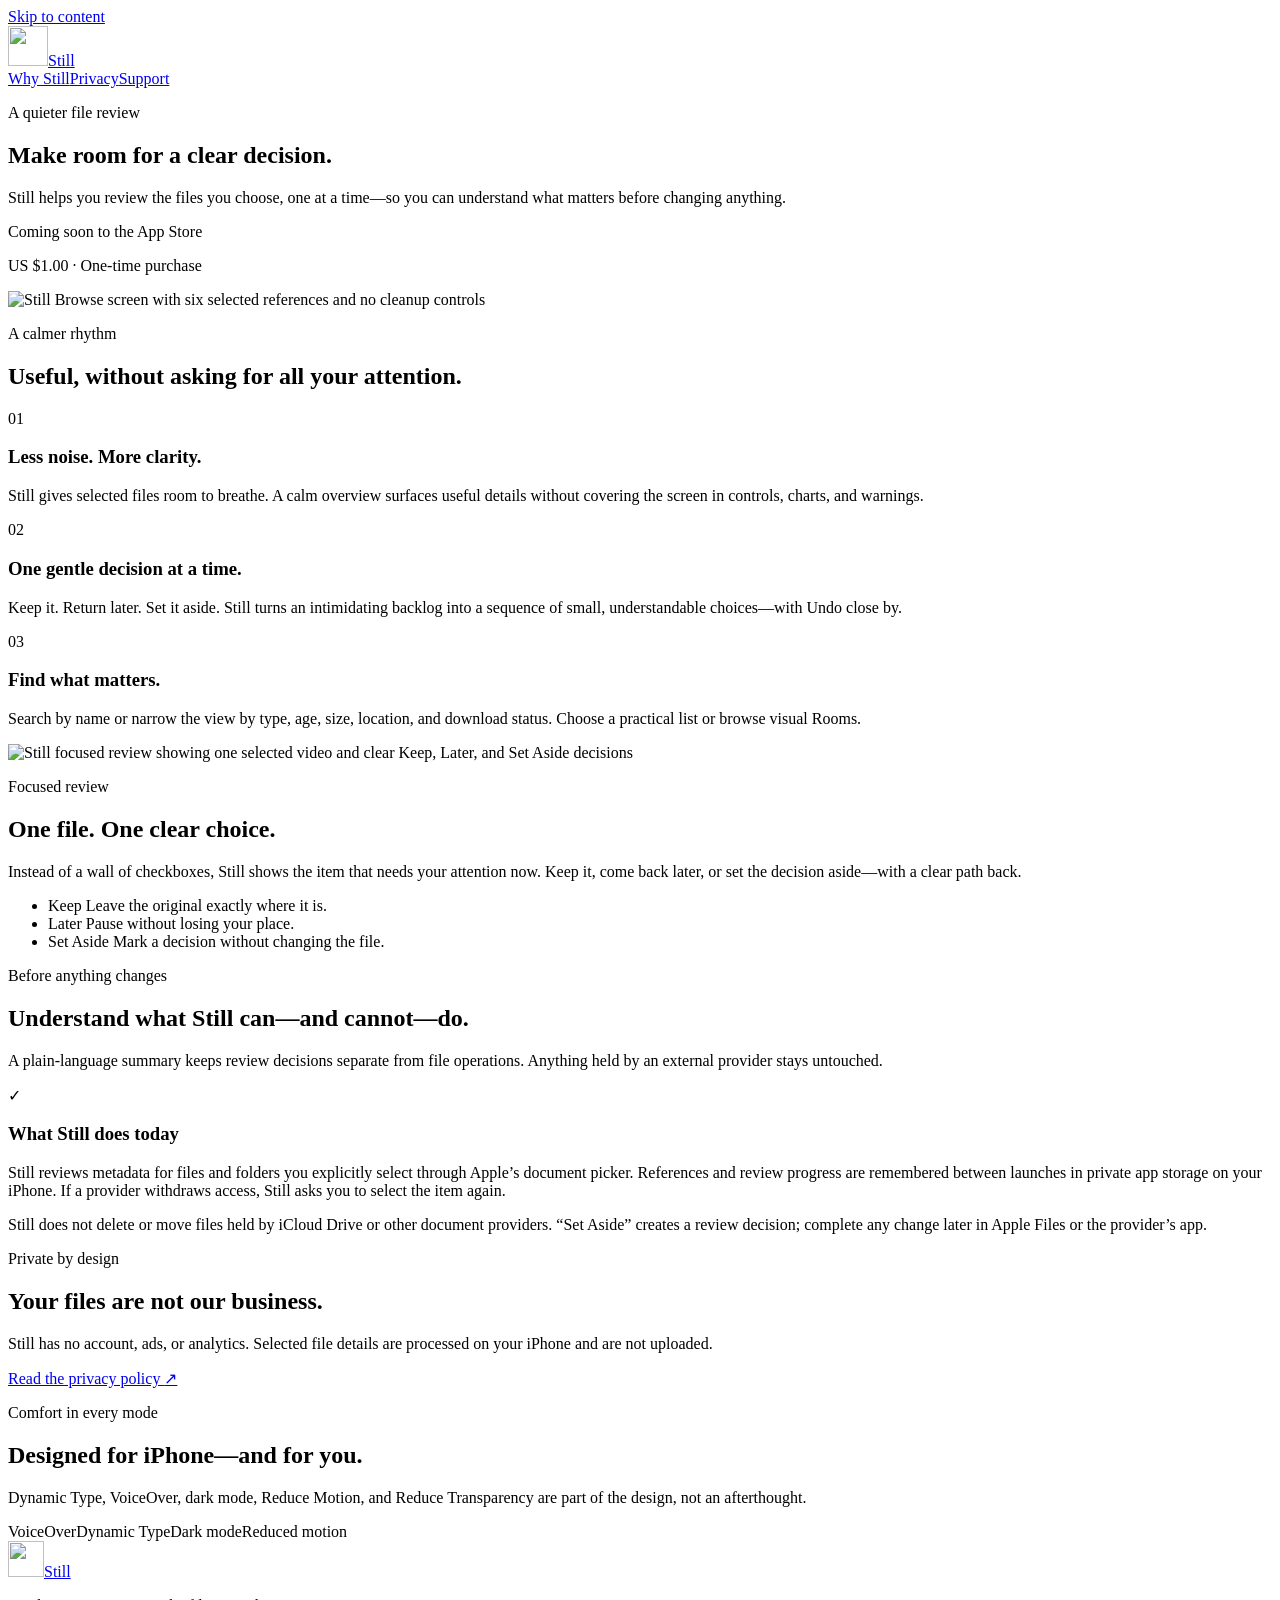
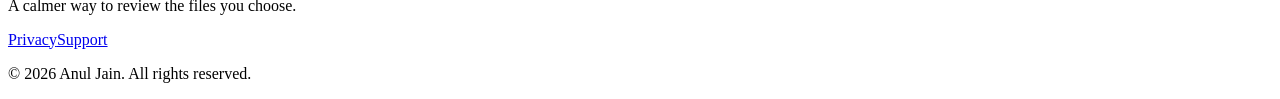
==== index.html @ c73c6595 "Publish Still website" ====
<!DOCTYPE html><html lang="en"><head><meta charSet="utf-8"/><meta name="viewport" content="width=device-width, initial-scale=1"/><link rel="stylesheet" href="/still/_next/static/css/index.Bm9g5YV3.css" data-rsc-css-href="/still/_next/static/css/index.Bm9g5YV3.css" data-precedence="vite-rsc/importer-resources"/><title>Still — Calm File Review for iPhone</title><meta name="description" content="Review selected file details without the overwhelm. Still brings focused decisions, helpful filters, and on-device privacy to your iPhone."/><meta name="application-name" content="Still"/><meta property="og:title" content="Still — Calm File Review for iPhone"/><meta property="og:description" content="Make room for a clear decision."/><meta property="og:site_name" content="Still"/><meta property="og:type" content="website"/><meta property="og:image" content="https://anuljain17.github.io/still/og.png"/><meta property="og:image:width" content="1200"/><meta property="og:image:height" content="630"/><meta property="og:image:alt" content="Still — Make room for a clear decision."/><meta name="twitter:card" content="summary_large_image"/><meta name="twitter:title" content="Still — Calm File Review for iPhone"/><meta name="twitter:description" content="Make room for a clear decision."/><meta name="twitter:image" content="https://anuljain17.github.io/still/og.png"/><link rel="icon" href="/still/images/still-icon.png"/><link rel="apple-touch-icon" href="/still/images/still-icon.png"/><meta name="theme-color" content="#f4f0e7"/><meta name="color-scheme" content="light dark"/></head><body><a class="skip-link" href="#main">Skip to content</a><header class="site-header"><div class="shell header-inner"><a href="/still/" class="brand" aria-label="Still home"><img src="/still/images/still-icon.png" alt="" width="40" height="40" loading="lazy" decoding="async" data-nimg="1"/><span>Still</span></a><nav aria-label="Primary navigation"><a href="/still/#principles-title">Why Still</a><a href="/still/privacy/">Privacy</a><a href="/still/support/">Support</a></nav></div></header><main id="main"><section class="hero shell" aria-labelledby="hero-title"><div class="hero-copy"><p class="eyebrow">A quieter file review</p><h1 id="hero-title">Make room for a clear decision.</h1><p class="hero-intro">Still helps you review the files you choose, one at a time—so you can understand what matters before changing anything.</p><div class="hero-actions"><span class="button button-disabled" aria-label="Coming soon to the App Store">Coming soon to the App Store</span><p class="price">US $1.00 · One-time purchase</p></div></div><div class="hero-art" aria-label="Still app preview"><div class="sun" aria-hidden="true"></div><div class="phone phone-front"><img src="/still/images/still-browse.jpg" alt="Still Browse screen with six selected references and no cleanup controls" width="1320" height="2868" loading="eager" fetchPriority="high" decoding="async" data-nimg="1"/></div><div class="soft-shadow" aria-hidden="true"></div></div></section><section class="principles shell" aria-labelledby="principles-title"><div class="section-heading"><p class="eyebrow">A calmer rhythm</p><h2 id="principles-title">Useful, without asking for all your attention.</h2></div><div class="feature-grid"><article class="feature"><span class="feature-number" aria-hidden="true">01</span><h3>Less noise. More clarity.</h3><p>Still gives selected files room to breathe. A calm overview surfaces useful details without covering the screen in controls, charts, and warnings.</p></article><article class="feature"><span class="feature-number" aria-hidden="true">02</span><h3>One gentle decision at a time.</h3><p>Keep it. Return later. Set it aside. Still turns an intimidating backlog into a sequence of small, understandable choices—with Undo close by.</p></article><article class="feature"><span class="feature-number" aria-hidden="true">03</span><h3>Find what matters.</h3><p>Search by name or narrow the view by type, age, size, location, and download status. Choose a practical list or browse visual Rooms.</p></article></div></section><section class="review-band" aria-labelledby="review-title"><div class="shell review-layout"><div class="review-visual"><div class="phone phone-review"><img src="/still/images/still-review.jpg" alt="Still focused review showing one selected video and clear Keep, Later, and Set Aside decisions" width="1320" height="2868" loading="lazy" decoding="async" data-nimg="1"/></div></div><div class="review-copy"><p class="eyebrow">Focused review</p><h2 id="review-title">One file. One clear choice.</h2><p>Instead of a wall of checkboxes, Still shows the item that needs your attention now. Keep it, come back later, or set the decision aside—with a clear path back.</p><ul class="quiet-list"><li><span>Keep</span> Leave the original exactly where it is.</li><li><span>Later</span> Pause without losing your place.</li><li><span>Set Aside</span> Mark a decision without changing the file.</li></ul></div></div></section><section class="clarity shell" aria-labelledby="clarity-title"><div class="clarity-copy"><p class="eyebrow">Before anything changes</p><h2 id="clarity-title">Understand what Still can—and cannot—do.</h2><p>A plain-language summary keeps review decisions separate from file operations. Anything held by an external provider stays untouched.</p></div><aside class="truth-card" aria-labelledby="today-title"><span class="truth-mark" aria-hidden="true">✓</span><h3 id="today-title">What Still does today</h3><p>Still reviews metadata for files and folders you explicitly select through Apple’s document picker. References and review progress are remembered between launches in private app storage on your iPhone. If a provider withdraws access, Still asks you to select the item again.</p><p>Still does not delete or move files held by iCloud Drive or other document providers. “Set Aside” creates a review decision; complete any change later in Apple Files or the provider’s app.</p></aside></section><section class="privacy-band" aria-labelledby="privacy-title"><div class="shell privacy-layout"><div><p class="eyebrow eyebrow-light">Private by design</p><h2 id="privacy-title">Your files are not our business.</h2></div><div class="privacy-copy"><p>Still has no account, ads, or analytics. Selected file details are processed on your iPhone and are not uploaded.</p><a class="text-link text-link-light" href="/still/privacy/">Read the privacy policy <span aria-hidden="true">↗</span></a></div></div></section><section class="accessibility shell" aria-labelledby="accessibility-title"><p class="eyebrow">Comfort in every mode</p><h2 id="accessibility-title">Designed for iPhone—and for you.</h2><p>Dynamic Type, VoiceOver, dark mode, Reduce Motion, and Reduce Transparency are part of the design, not an afterthought.</p><div class="accessibility-tags" aria-label="Supported accessibility features"><span>VoiceOver</span><span>Dynamic Type</span><span>Dark mode</span><span>Reduced motion</span></div></section></main><footer class="site-footer"><div class="shell footer-inner"><div><a href="/still/" class="brand brand-footer" aria-label="Still home"><img src="/still/images/still-icon.png" alt="" width="36" height="36" loading="lazy" decoding="async" data-nimg="1"/><span>Still</span></a><p>A calmer way to review the files you choose.</p></div><div class="footer-links" aria-label="Footer navigation"><a href="/still/privacy/">Privacy</a><a href="/still/support/">Support</a></div><p class="copyright">© 2026 Anul Jain. All rights reserved.</p></div></footer></body></html>
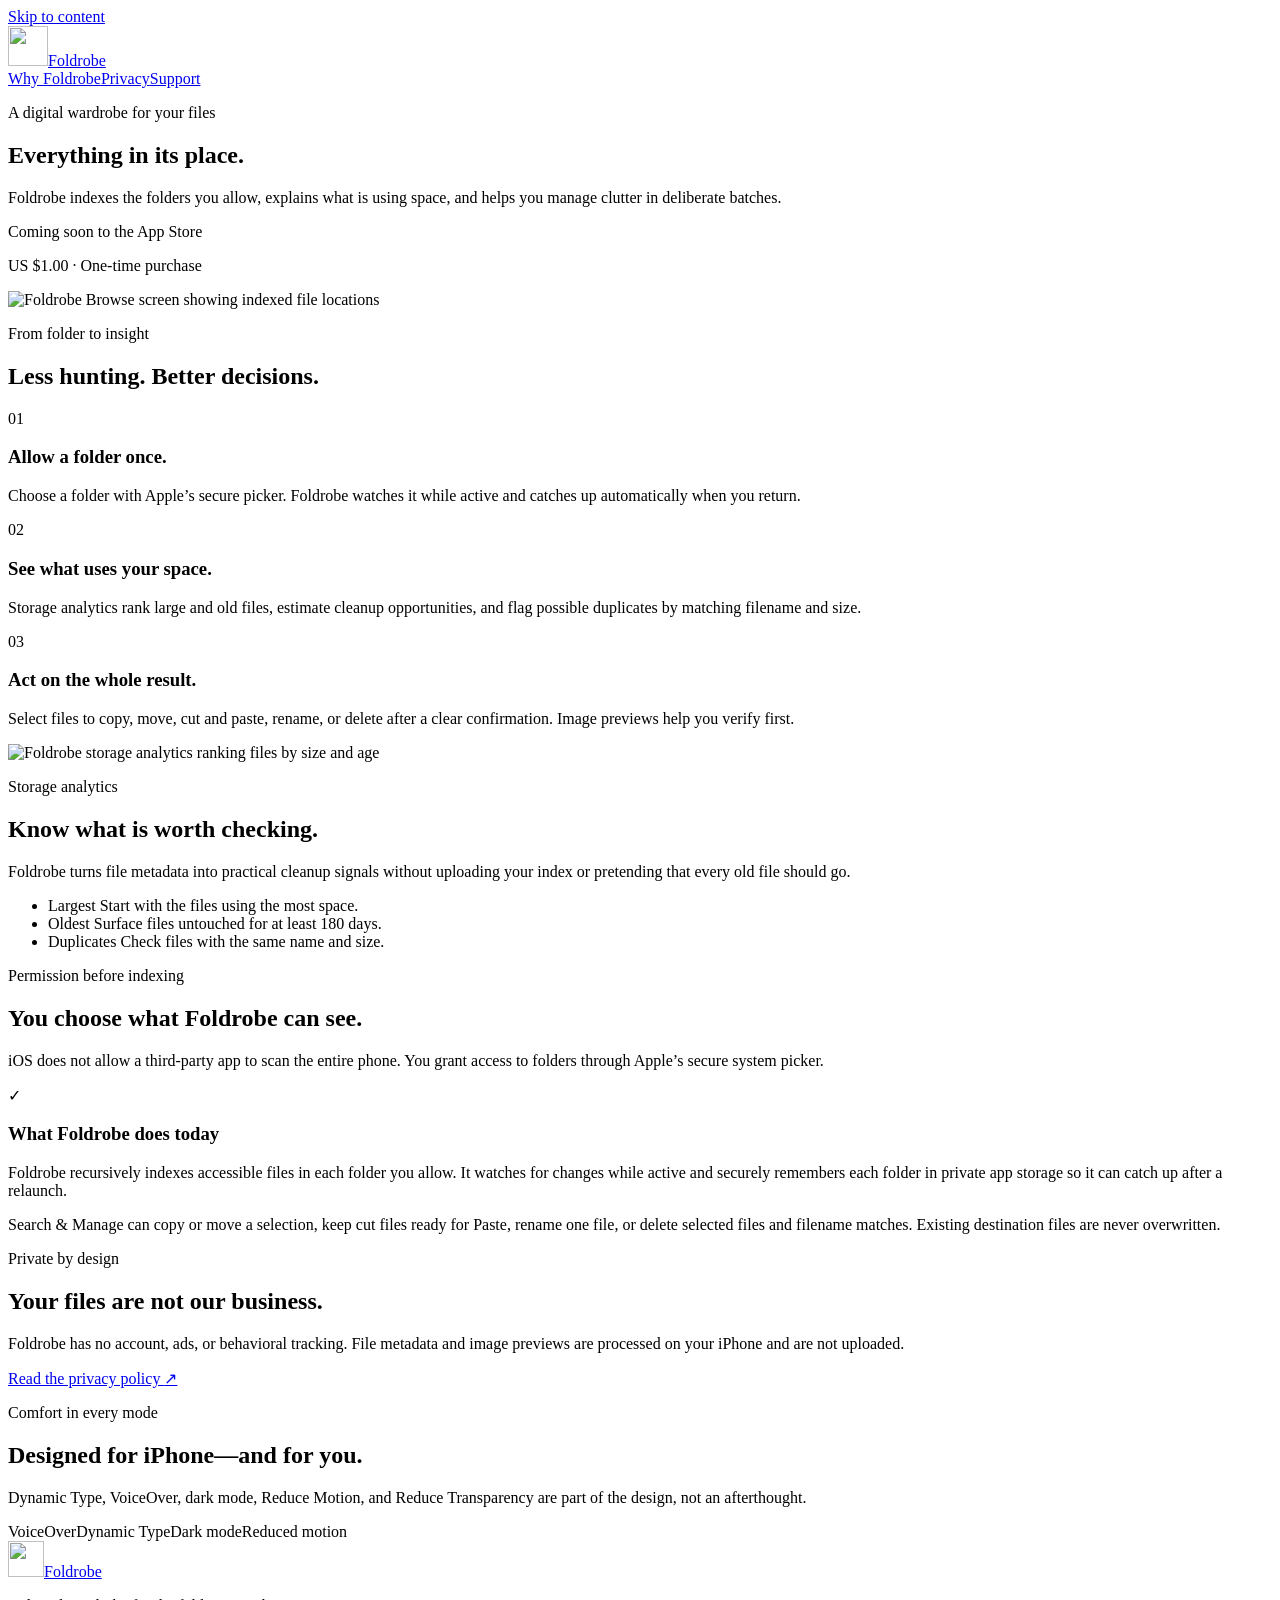
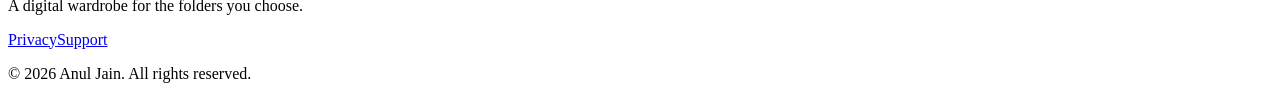
==== commit e03c188f: "Rebrand public site to Foldrobe" ====
--- a/index.html
+++ b/index.html
@@ -1 +1 @@
-<!DOCTYPE html><html lang="en"><head><meta charSet="utf-8"/><meta name="viewport" content="width=device-width, initial-scale=1"/><link rel="stylesheet" href="/still/_next/static/css/index.Bm9g5YV3.css" data-rsc-css-href="/still/_next/static/css/index.Bm9g5YV3.css" data-precedence="vite-rsc/importer-resources"/><title>Still — Calm File Review for iPhone</title><meta name="description" content="Review selected file details without the overwhelm. Still brings focused decisions, helpful filters, and on-device privacy to your iPhone."/><meta name="application-name" content="Still"/><meta property="og:title" content="Still — Calm File Review for iPhone"/><meta property="og:description" content="Make room for a clear decision."/><meta property="og:site_name" content="Still"/><meta property="og:type" content="website"/><meta property="og:image" content="https://anuljain17.github.io/still/og.png"/><meta property="og:image:width" content="1200"/><meta property="og:image:height" content="630"/><meta property="og:image:alt" content="Still — Make room for a clear decision."/><meta name="twitter:card" content="summary_large_image"/><meta name="twitter:title" content="Still — Calm File Review for iPhone"/><meta name="twitter:description" content="Make room for a clear decision."/><meta name="twitter:image" content="https://anuljain17.github.io/still/og.png"/><link rel="icon" href="/still/images/still-icon.png"/><link rel="apple-touch-icon" href="/still/images/still-icon.png"/><meta name="theme-color" content="#f4f0e7"/><meta name="color-scheme" content="light dark"/></head><body><a class="skip-link" href="#main">Skip to content</a><header class="site-header"><div class="shell header-inner"><a href="/still/" class="brand" aria-label="Still home"><img src="/still/images/still-icon.png" alt="" width="40" height="40" loading="lazy" decoding="async" data-nimg="1"/><span>Still</span></a><nav aria-label="Primary navigation"><a href="/still/#principles-title">Why Still</a><a href="/still/privacy/">Privacy</a><a href="/still/support/">Support</a></nav></div></header><main id="main"><section class="hero shell" aria-labelledby="hero-title"><div class="hero-copy"><p class="eyebrow">A quieter file review</p><h1 id="hero-title">Make room for a clear decision.</h1><p class="hero-intro">Still helps you review the files you choose, one at a time—so you can understand what matters before changing anything.</p><div class="hero-actions"><span class="button button-disabled" aria-label="Coming soon to the App Store">Coming soon to the App Store</span><p class="price">US $1.00 · One-time purchase</p></div></div><div class="hero-art" aria-label="Still app preview"><div class="sun" aria-hidden="true"></div><div class="phone phone-front"><img src="/still/images/still-browse.jpg" alt="Still Browse screen with six selected references and no cleanup controls" width="1320" height="2868" loading="eager" fetchPriority="high" decoding="async" data-nimg="1"/></div><div class="soft-shadow" aria-hidden="true"></div></div></section><section class="principles shell" aria-labelledby="principles-title"><div class="section-heading"><p class="eyebrow">A calmer rhythm</p><h2 id="principles-title">Useful, without asking for all your attention.</h2></div><div class="feature-grid"><article class="feature"><span class="feature-number" aria-hidden="true">01</span><h3>Less noise. More clarity.</h3><p>Still gives selected files room to breathe. A calm overview surfaces useful details without covering the screen in controls, charts, and warnings.</p></article><article class="feature"><span class="feature-number" aria-hidden="true">02</span><h3>One gentle decision at a time.</h3><p>Keep it. Return later. Set it aside. Still turns an intimidating backlog into a sequence of small, understandable choices—with Undo close by.</p></article><article class="feature"><span class="feature-number" aria-hidden="true">03</span><h3>Find what matters.</h3><p>Search by name or narrow the view by type, age, size, location, and download status. Choose a practical list or browse visual Rooms.</p></article></div></section><section class="review-band" aria-labelledby="review-title"><div class="shell review-layout"><div class="review-visual"><div class="phone phone-review"><img src="/still/images/still-review.jpg" alt="Still focused review showing one selected video and clear Keep, Later, and Set Aside decisions" width="1320" height="2868" loading="lazy" decoding="async" data-nimg="1"/></div></div><div class="review-copy"><p class="eyebrow">Focused review</p><h2 id="review-title">One file. One clear choice.</h2><p>Instead of a wall of checkboxes, Still shows the item that needs your attention now. Keep it, come back later, or set the decision aside—with a clear path back.</p><ul class="quiet-list"><li><span>Keep</span> Leave the original exactly where it is.</li><li><span>Later</span> Pause without losing your place.</li><li><span>Set Aside</span> Mark a decision without changing the file.</li></ul></div></div></section><section class="clarity shell" aria-labelledby="clarity-title"><div class="clarity-copy"><p class="eyebrow">Before anything changes</p><h2 id="clarity-title">Understand what Still can—and cannot—do.</h2><p>A plain-language summary keeps review decisions separate from file operations. Anything held by an external provider stays untouched.</p></div><aside class="truth-card" aria-labelledby="today-title"><span class="truth-mark" aria-hidden="true">✓</span><h3 id="today-title">What Still does today</h3><p>Still reviews metadata for files and folders you explicitly select through Apple’s document picker. References and review progress are remembered between launches in private app storage on your iPhone. If a provider withdraws access, Still asks you to select the item again.</p><p>Still does not delete or move files held by iCloud Drive or other document providers. “Set Aside” creates a review decision; complete any change later in Apple Files or the provider’s app.</p></aside></section><section class="privacy-band" aria-labelledby="privacy-title"><div class="shell privacy-layout"><div><p class="eyebrow eyebrow-light">Private by design</p><h2 id="privacy-title">Your files are not our business.</h2></div><div class="privacy-copy"><p>Still has no account, ads, or analytics. Selected file details are processed on your iPhone and are not uploaded.</p><a class="text-link text-link-light" href="/still/privacy/">Read the privacy policy <span aria-hidden="true">↗</span></a></div></div></section><section class="accessibility shell" aria-labelledby="accessibility-title"><p class="eyebrow">Comfort in every mode</p><h2 id="accessibility-title">Designed for iPhone—and for you.</h2><p>Dynamic Type, VoiceOver, dark mode, Reduce Motion, and Reduce Transparency are part of the design, not an afterthought.</p><div class="accessibility-tags" aria-label="Supported accessibility features"><span>VoiceOver</span><span>Dynamic Type</span><span>Dark mode</span><span>Reduced motion</span></div></section></main><footer class="site-footer"><div class="shell footer-inner"><div><a href="/still/" class="brand brand-footer" aria-label="Still home"><img src="/still/images/still-icon.png" alt="" width="36" height="36" loading="lazy" decoding="async" data-nimg="1"/><span>Still</span></a><p>A calmer way to review the files you choose.</p></div><div class="footer-links" aria-label="Footer navigation"><a href="/still/privacy/">Privacy</a><a href="/still/support/">Support</a></div><p class="copyright">© 2026 Anul Jain. All rights reserved.</p></div></footer></body></html>+<!DOCTYPE html><html lang="en"><head><meta charSet="utf-8"/><meta name="viewport" content="width=device-width, initial-scale=1"/><link rel="stylesheet" href="/still/_next/static/css/index.Bm9g5YV3.css" data-rsc-css-href="/still/_next/static/css/index.Bm9g5YV3.css" data-precedence="vite-rsc/importer-resources"/><title>Foldrobe — File Organizer for iPhone</title><meta name="description" content="Allow folders once, understand what uses space, preview images, and manage matching files privately on your iPhone."/><meta name="application-name" content="Foldrobe"/><meta property="og:title" content="Foldrobe — File Organizer for iPhone"/><meta property="og:description" content="Everything in its place."/><meta property="og:site_name" content="Foldrobe"/><meta property="og:type" content="website"/><meta property="og:image" content="https://anuljain17.github.io/still/og.png"/><meta property="og:image:width" content="1200"/><meta property="og:image:height" content="630"/><meta property="og:image:alt" content="Foldrobe — Everything in its place."/><meta name="twitter:card" content="summary_large_image"/><meta name="twitter:title" content="Foldrobe — File Organizer for iPhone"/><meta name="twitter:description" content="Everything in its place."/><meta name="twitter:image" content="https://anuljain17.github.io/still/og.png"/><link rel="icon" href="/still/images/still-icon.png"/><link rel="apple-touch-icon" href="/still/images/still-icon.png"/><meta name="theme-color" content="#f4f0e7"/><meta name="color-scheme" content="light dark"/></head><body><a class="skip-link" href="#main">Skip to content</a><header class="site-header"><div class="shell header-inner"><a href="/still/" class="brand" aria-label="Foldrobe home"><img src="/still/images/still-icon.png" alt="" width="40" height="40" loading="lazy" decoding="async" data-nimg="1"/><span>Foldrobe</span></a><nav aria-label="Primary navigation"><a href="/still/#principles-title">Why Foldrobe</a><a href="/still/privacy/">Privacy</a><a href="/still/support/">Support</a></nav></div></header><main id="main"><section class="hero shell" aria-labelledby="hero-title"><div class="hero-copy"><p class="eyebrow">A digital wardrobe for your files</p><h1 id="hero-title">Everything in its place.</h1><p class="hero-intro">Foldrobe indexes the folders you allow, explains what is using space, and helps you manage clutter in deliberate batches.</p><div class="hero-actions"><span class="button button-disabled" aria-label="Coming soon to the App Store">Coming soon to the App Store</span><p class="price">US $1.00 · One-time purchase</p></div></div><div class="hero-art" aria-label="Foldrobe app preview"><div class="sun" aria-hidden="true"></div><div class="phone phone-front"><img src="/still/images/still-browse.jpg" alt="Foldrobe Browse screen showing indexed file locations" width="1320" height="2868" loading="eager" fetchPriority="high" decoding="async" data-nimg="1"/></div><div class="soft-shadow" aria-hidden="true"></div></div></section><section class="principles shell" aria-labelledby="principles-title"><div class="section-heading"><p class="eyebrow">From folder to insight</p><h2 id="principles-title">Less hunting. Better decisions.</h2></div><div class="feature-grid"><article class="feature"><span class="feature-number" aria-hidden="true">01</span><h3>Allow a folder once.</h3><p>Choose a folder with Apple’s secure picker. Foldrobe watches it while active and catches up automatically when you return.</p></article><article class="feature"><span class="feature-number" aria-hidden="true">02</span><h3>See what uses your space.</h3><p>Storage analytics rank large and old files, estimate cleanup opportunities, and flag possible duplicates by matching filename and size.</p></article><article class="feature"><span class="feature-number" aria-hidden="true">03</span><h3>Act on the whole result.</h3><p>Select files to copy, move, cut and paste, rename, or delete after a clear confirmation. Image previews help you verify first.</p></article></div></section><section class="review-band" aria-labelledby="analytics-title"><div class="shell review-layout"><div class="review-visual"><div class="phone phone-review"><img src="/still/images/still-review.jpg" alt="Foldrobe storage analytics ranking files by size and age" width="1320" height="2868" loading="lazy" decoding="async" data-nimg="1"/></div></div><div class="review-copy"><p class="eyebrow">Storage analytics</p><h2 id="analytics-title">Know what is worth checking.</h2><p>Foldrobe turns file metadata into practical cleanup signals without uploading your index or pretending that every old file should go.</p><ul class="quiet-list"><li><span>Largest</span> Start with the files using the most space.</li><li><span>Oldest</span> Surface files untouched for at least 180 days.</li><li><span>Duplicates</span> Check files with the same name and size.</li></ul></div></div></section><section class="clarity shell" aria-labelledby="clarity-title"><div class="clarity-copy"><p class="eyebrow">Permission before indexing</p><h2 id="clarity-title">You choose what Foldrobe can see.</h2><p>iOS does not allow a third-party app to scan the entire phone. You grant access to folders through Apple’s secure system picker.</p></div><aside class="truth-card" aria-labelledby="today-title"><span class="truth-mark" aria-hidden="true">✓</span><h3 id="today-title">What Foldrobe does today</h3><p>Foldrobe recursively indexes accessible files in each folder you allow. It watches for changes while active and securely remembers each folder in private app storage so it can catch up after a relaunch.</p><p>Search &amp; Manage can copy or move a selection, keep cut files ready for Paste, rename one file, or delete selected files and filename matches. Existing destination files are never overwritten.</p></aside></section><section class="privacy-band" aria-labelledby="privacy-title"><div class="shell privacy-layout"><div><p class="eyebrow eyebrow-light">Private by design</p><h2 id="privacy-title">Your files are not our business.</h2></div><div class="privacy-copy"><p>Foldrobe has no account, ads, or behavioral tracking. File metadata and image previews are processed on your iPhone and are not uploaded.</p><a class="text-link text-link-light" href="/still/privacy/">Read the privacy policy <span aria-hidden="true">↗</span></a></div></div></section><section class="accessibility shell" aria-labelledby="accessibility-title"><p class="eyebrow">Comfort in every mode</p><h2 id="accessibility-title">Designed for iPhone—and for you.</h2><p>Dynamic Type, VoiceOver, dark mode, Reduce Motion, and Reduce Transparency are part of the design, not an afterthought.</p><div class="accessibility-tags" aria-label="Supported accessibility features"><span>VoiceOver</span><span>Dynamic Type</span><span>Dark mode</span><span>Reduced motion</span></div></section></main><footer class="site-footer"><div class="shell footer-inner"><div><a href="/still/" class="brand brand-footer" aria-label="Foldrobe home"><img src="/still/images/still-icon.png" alt="" width="36" height="36" loading="lazy" decoding="async" data-nimg="1"/><span>Foldrobe</span></a><p>A digital wardrobe for the folders you choose.</p></div><div class="footer-links" aria-label="Footer navigation"><a href="/still/privacy/">Privacy</a><a href="/still/support/">Support</a></div><p class="copyright">© 2026 Anul Jain. All rights reserved.</p></div></footer></body></html>
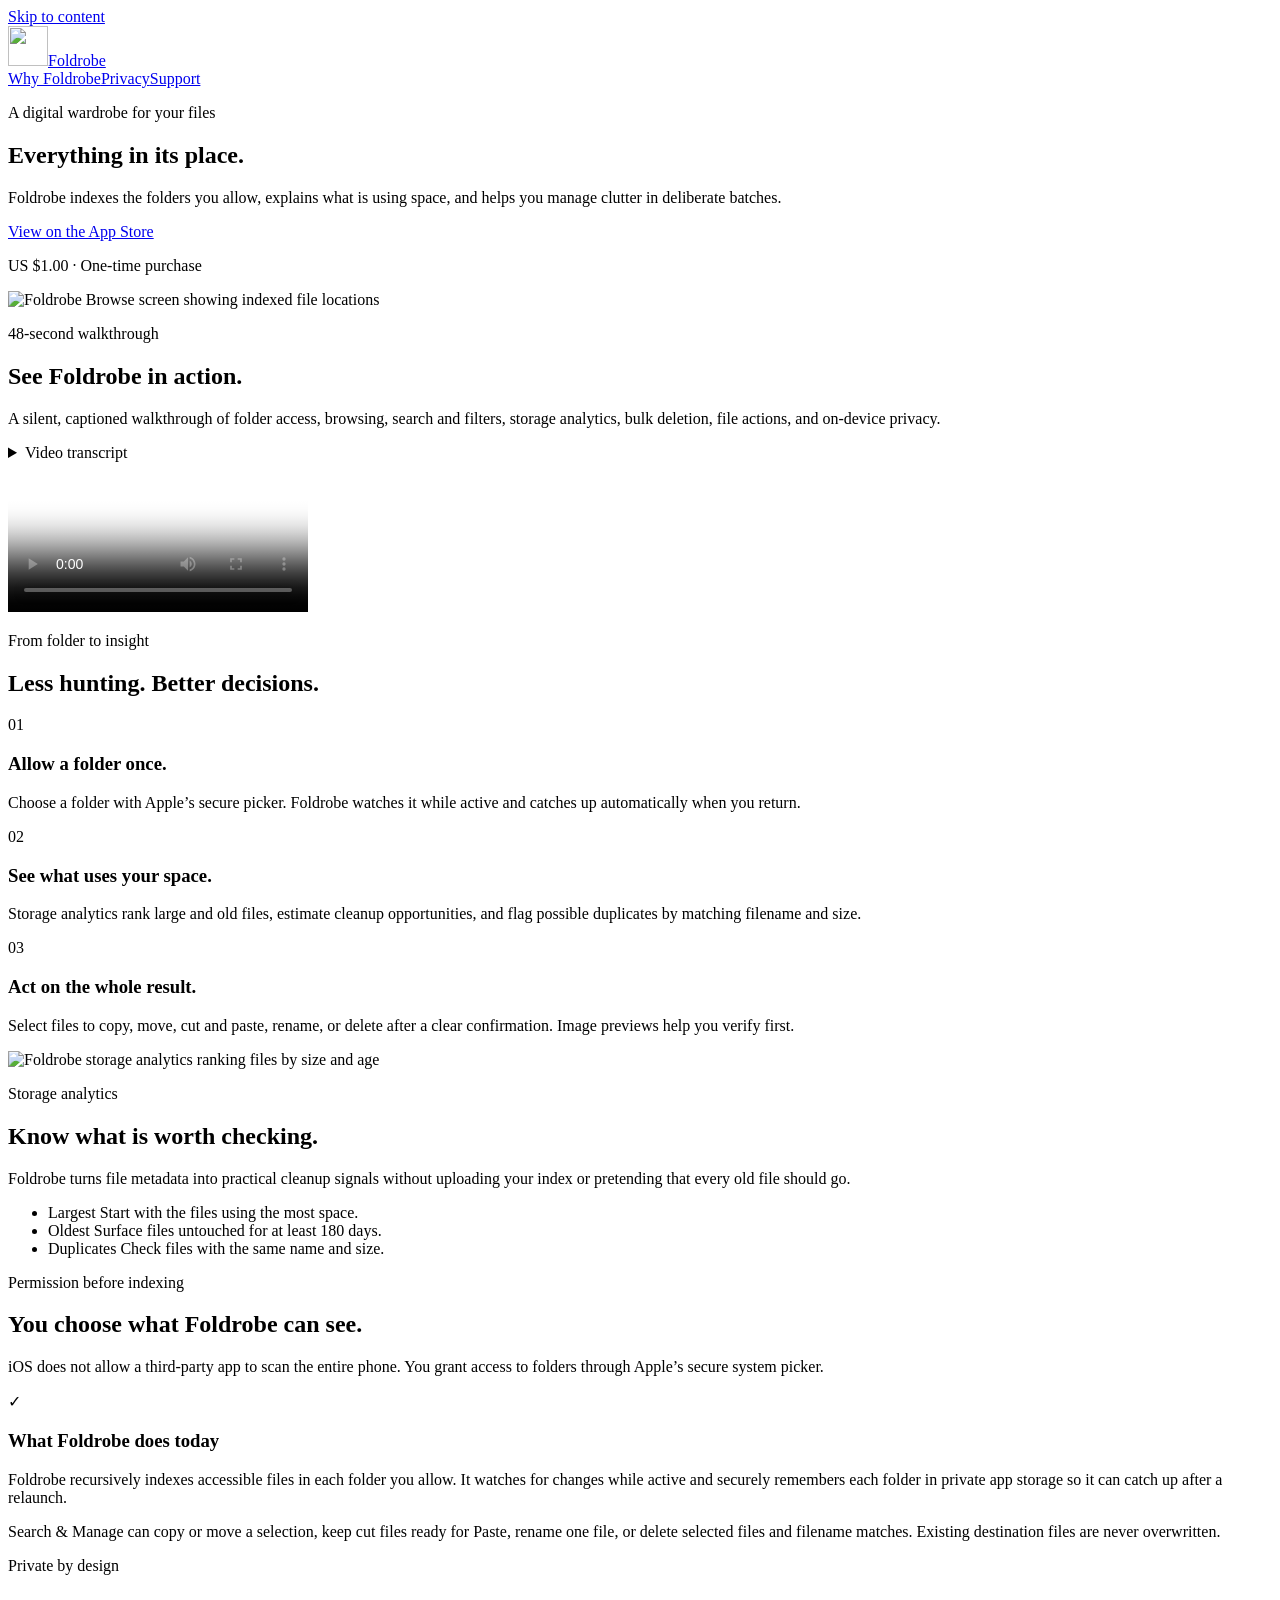
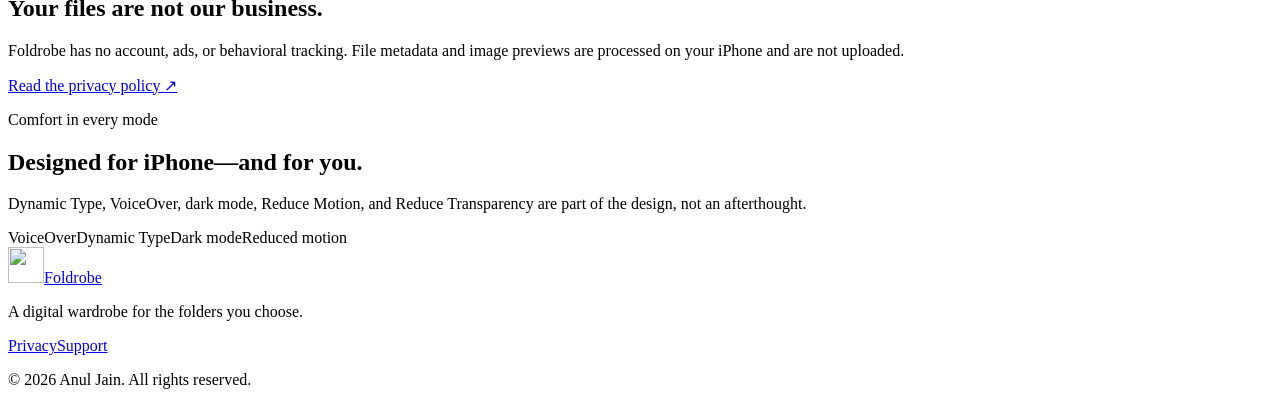
==== commit c8b52ef1: "Add Foldrobe feature demo" ====
--- a/index.html
+++ b/index.html
@@ -1 +1 @@
-<!DOCTYPE html><html lang="en"><head><meta charSet="utf-8"/><meta name="viewport" content="width=device-width, initial-scale=1"/><link rel="stylesheet" href="/still/_next/static/css/index.Bm9g5YV3.css" data-rsc-css-href="/still/_next/static/css/index.Bm9g5YV3.css" data-precedence="vite-rsc/importer-resources"/><title>Foldrobe — File Organizer for iPhone</title><meta name="description" content="Allow folders once, understand what uses space, preview images, and manage matching files privately on your iPhone."/><meta name="application-name" content="Foldrobe"/><meta property="og:title" content="Foldrobe — File Organizer for iPhone"/><meta property="og:description" content="Everything in its place."/><meta property="og:site_name" content="Foldrobe"/><meta property="og:type" content="website"/><meta property="og:image" content="https://anuljain17.github.io/still/og.png"/><meta property="og:image:width" content="1200"/><meta property="og:image:height" content="630"/><meta property="og:image:alt" content="Foldrobe — Everything in its place."/><meta name="twitter:card" content="summary_large_image"/><meta name="twitter:title" content="Foldrobe — File Organizer for iPhone"/><meta name="twitter:description" content="Everything in its place."/><meta name="twitter:image" content="https://anuljain17.github.io/still/og.png"/><link rel="icon" href="/still/images/still-icon.png"/><link rel="apple-touch-icon" href="/still/images/still-icon.png"/><meta name="theme-color" content="#f4f0e7"/><meta name="color-scheme" content="light dark"/></head><body><a class="skip-link" href="#main">Skip to content</a><header class="site-header"><div class="shell header-inner"><a href="/still/" class="brand" aria-label="Foldrobe home"><img src="/still/images/still-icon.png" alt="" width="40" height="40" loading="lazy" decoding="async" data-nimg="1"/><span>Foldrobe</span></a><nav aria-label="Primary navigation"><a href="/still/#principles-title">Why Foldrobe</a><a href="/still/privacy/">Privacy</a><a href="/still/support/">Support</a></nav></div></header><main id="main"><section class="hero shell" aria-labelledby="hero-title"><div class="hero-copy"><p class="eyebrow">A digital wardrobe for your files</p><h1 id="hero-title">Everything in its place.</h1><p class="hero-intro">Foldrobe indexes the folders you allow, explains what is using space, and helps you manage clutter in deliberate batches.</p><div class="hero-actions"><span class="button button-disabled" aria-label="Coming soon to the App Store">Coming soon to the App Store</span><p class="price">US $1.00 · One-time purchase</p></div></div><div class="hero-art" aria-label="Foldrobe app preview"><div class="sun" aria-hidden="true"></div><div class="phone phone-front"><img src="/still/images/still-browse.jpg" alt="Foldrobe Browse screen showing indexed file locations" width="1320" height="2868" loading="eager" fetchPriority="high" decoding="async" data-nimg="1"/></div><div class="soft-shadow" aria-hidden="true"></div></div></section><section class="principles shell" aria-labelledby="principles-title"><div class="section-heading"><p class="eyebrow">From folder to insight</p><h2 id="principles-title">Less hunting. Better decisions.</h2></div><div class="feature-grid"><article class="feature"><span class="feature-number" aria-hidden="true">01</span><h3>Allow a folder once.</h3><p>Choose a folder with Apple’s secure picker. Foldrobe watches it while active and catches up automatically when you return.</p></article><article class="feature"><span class="feature-number" aria-hidden="true">02</span><h3>See what uses your space.</h3><p>Storage analytics rank large and old files, estimate cleanup opportunities, and flag possible duplicates by matching filename and size.</p></article><article class="feature"><span class="feature-number" aria-hidden="true">03</span><h3>Act on the whole result.</h3><p>Select files to copy, move, cut and paste, rename, or delete after a clear confirmation. Image previews help you verify first.</p></article></div></section><section class="review-band" aria-labelledby="analytics-title"><div class="shell review-layout"><div class="review-visual"><div class="phone phone-review"><img src="/still/images/still-review.jpg" alt="Foldrobe storage analytics ranking files by size and age" width="1320" height="2868" loading="lazy" decoding="async" data-nimg="1"/></div></div><div class="review-copy"><p class="eyebrow">Storage analytics</p><h2 id="analytics-title">Know what is worth checking.</h2><p>Foldrobe turns file metadata into practical cleanup signals without uploading your index or pretending that every old file should go.</p><ul class="quiet-list"><li><span>Largest</span> Start with the files using the most space.</li><li><span>Oldest</span> Surface files untouched for at least 180 days.</li><li><span>Duplicates</span> Check files with the same name and size.</li></ul></div></div></section><section class="clarity shell" aria-labelledby="clarity-title"><div class="clarity-copy"><p class="eyebrow">Permission before indexing</p><h2 id="clarity-title">You choose what Foldrobe can see.</h2><p>iOS does not allow a third-party app to scan the entire phone. You grant access to folders through Apple’s secure system picker.</p></div><aside class="truth-card" aria-labelledby="today-title"><span class="truth-mark" aria-hidden="true">✓</span><h3 id="today-title">What Foldrobe does today</h3><p>Foldrobe recursively indexes accessible files in each folder you allow. It watches for changes while active and securely remembers each folder in private app storage so it can catch up after a relaunch.</p><p>Search &amp; Manage can copy or move a selection, keep cut files ready for Paste, rename one file, or delete selected files and filename matches. Existing destination files are never overwritten.</p></aside></section><section class="privacy-band" aria-labelledby="privacy-title"><div class="shell privacy-layout"><div><p class="eyebrow eyebrow-light">Private by design</p><h2 id="privacy-title">Your files are not our business.</h2></div><div class="privacy-copy"><p>Foldrobe has no account, ads, or behavioral tracking. File metadata and image previews are processed on your iPhone and are not uploaded.</p><a class="text-link text-link-light" href="/still/privacy/">Read the privacy policy <span aria-hidden="true">↗</span></a></div></div></section><section class="accessibility shell" aria-labelledby="accessibility-title"><p class="eyebrow">Comfort in every mode</p><h2 id="accessibility-title">Designed for iPhone—and for you.</h2><p>Dynamic Type, VoiceOver, dark mode, Reduce Motion, and Reduce Transparency are part of the design, not an afterthought.</p><div class="accessibility-tags" aria-label="Supported accessibility features"><span>VoiceOver</span><span>Dynamic Type</span><span>Dark mode</span><span>Reduced motion</span></div></section></main><footer class="site-footer"><div class="shell footer-inner"><div><a href="/still/" class="brand brand-footer" aria-label="Foldrobe home"><img src="/still/images/still-icon.png" alt="" width="36" height="36" loading="lazy" decoding="async" data-nimg="1"/><span>Foldrobe</span></a><p>A digital wardrobe for the folders you choose.</p></div><div class="footer-links" aria-label="Footer navigation"><a href="/still/privacy/">Privacy</a><a href="/still/support/">Support</a></div><p class="copyright">© 2026 Anul Jain. All rights reserved.</p></div></footer></body></html>+<!DOCTYPE html><html lang="en"><head><meta charSet="utf-8"/><meta name="viewport" content="width=device-width, initial-scale=1"/><link rel="stylesheet" href="/still/_next/static/css/index.D9RgHjwA.css" data-rsc-css-href="/still/_next/static/css/index.D9RgHjwA.css" data-precedence="vite-rsc/importer-resources"/><title>Foldrobe — File Organizer for iPhone</title><meta name="description" content="Allow folders once, understand what uses space, preview images, and manage matching files privately on your iPhone."/><meta name="application-name" content="Foldrobe"/><meta property="og:title" content="Foldrobe — File Organizer for iPhone"/><meta property="og:description" content="Everything in its place."/><meta property="og:site_name" content="Foldrobe"/><meta property="og:type" content="website"/><meta property="og:image" content="https://anuljain17.github.io/still/og.png"/><meta property="og:image:width" content="1200"/><meta property="og:image:height" content="630"/><meta property="og:image:alt" content="Foldrobe — Everything in its place."/><meta name="twitter:card" content="summary_large_image"/><meta name="twitter:title" content="Foldrobe — File Organizer for iPhone"/><meta name="twitter:description" content="Everything in its place."/><meta name="twitter:image" content="https://anuljain17.github.io/still/og.png"/><link rel="icon" href="/still/images/still-icon.png"/><link rel="apple-touch-icon" href="/still/images/still-icon.png"/><meta name="theme-color" content="#f4f0e7"/><meta name="color-scheme" content="light dark"/></head><body><a class="skip-link" href="#main">Skip to content</a><header class="site-header"><div class="shell header-inner"><a href="/still/" class="brand" aria-label="Foldrobe home"><img src="/still/images/still-icon.png" alt="" width="40" height="40" loading="lazy" decoding="async" data-nimg="1"/><span>Foldrobe</span></a><nav aria-label="Primary navigation"><a href="/still/#principles-title">Why Foldrobe</a><a href="/still/privacy/">Privacy</a><a href="/still/support/">Support</a></nav></div></header><main id="main"><section class="hero shell" aria-labelledby="hero-title"><div class="hero-copy"><p class="eyebrow">A digital wardrobe for your files</p><h1 id="hero-title">Everything in its place.</h1><p class="hero-intro">Foldrobe indexes the folders you allow, explains what is using space, and helps you manage clutter in deliberate batches.</p><div class="hero-actions"><a class="button" href="https://apps.apple.com/us/app/foldrobe-file-organizer/id6801831609">View on the App Store</a><p class="price">US $1.00 · One-time purchase</p></div></div><div class="hero-art" aria-label="Foldrobe app preview"><div class="sun" aria-hidden="true"></div><div class="phone phone-front"><img src="/still/images/still-browse.jpg" alt="Foldrobe Browse screen showing indexed file locations" width="1320" height="2868" loading="eager" fetchPriority="high" decoding="async" data-nimg="1"/></div><div class="soft-shadow" aria-hidden="true"></div></div></section><section class="demo-band" aria-labelledby="demo-title"><div class="shell demo-layout"><div class="demo-copy"><p class="eyebrow">48-second walkthrough</p><h2 id="demo-title">See Foldrobe in action.</h2><p id="demo-description">A silent, captioned walkthrough of folder access, browsing, search and filters, storage analytics, bulk deletion, file actions, and on-device privacy.</p><details class="demo-transcript"><summary>Video transcript</summary><ol><li><strong>Add a folder:</strong> Allow a folder once so Foldrobe can index it and refresh changes.</li><li><strong>Browse:</strong> Open authorized locations or manually refresh the index.</li><li><strong>Search:</strong> Find files by name, type, or location and use quick presets.</li><li><strong>Filters:</strong> Refine results by type, location, size, and age.</li><li><strong>Rooms:</strong> Browse videos, images, documents, archives, and audio by type.</li><li><strong>Analytics:</strong> Review large, old, and possible duplicate files.</li><li><strong>Bulk deletion:</strong> Match filenames and confirm before files are removed.</li><li><strong>File actions:</strong> Select files to copy, move, cut, paste, or rename.</li><li><strong>Privacy:</strong> Scanning and analytics remain on the device.</li></ol></details></div><div class="demo-visual"><video class="demo-player" controls="" playsInline="" preload="metadata" poster="/still/images/foldrobe-demo-poster.jpg" aria-labelledby="demo-title" aria-describedby="demo-description"><source src="/still/videos/foldrobe-feature-demo.mp4" type="video/mp4"/><track kind="captions" src="/still/videos/foldrobe-feature-demo.en.vtt" srcLang="en" label="English" default=""/><p>Your browser does not support embedded video. You can<!-- --> <a href="/still/videos/foldrobe-feature-demo.mp4">download the walkthrough</a>.</p></video></div></div></section><section class="principles shell" aria-labelledby="principles-title"><div class="section-heading"><p class="eyebrow">From folder to insight</p><h2 id="principles-title">Less hunting. Better decisions.</h2></div><div class="feature-grid"><article class="feature"><span class="feature-number" aria-hidden="true">01</span><h3>Allow a folder once.</h3><p>Choose a folder with Apple’s secure picker. Foldrobe watches it while active and catches up automatically when you return.</p></article><article class="feature"><span class="feature-number" aria-hidden="true">02</span><h3>See what uses your space.</h3><p>Storage analytics rank large and old files, estimate cleanup opportunities, and flag possible duplicates by matching filename and size.</p></article><article class="feature"><span class="feature-number" aria-hidden="true">03</span><h3>Act on the whole result.</h3><p>Select files to copy, move, cut and paste, rename, or delete after a clear confirmation. Image previews help you verify first.</p></article></div></section><section class="review-band" aria-labelledby="analytics-title"><div class="shell review-layout"><div class="review-visual"><div class="phone phone-review"><img src="/still/images/still-review.jpg" alt="Foldrobe storage analytics ranking files by size and age" width="1320" height="2868" loading="lazy" decoding="async" data-nimg="1"/></div></div><div class="review-copy"><p class="eyebrow">Storage analytics</p><h2 id="analytics-title">Know what is worth checking.</h2><p>Foldrobe turns file metadata into practical cleanup signals without uploading your index or pretending that every old file should go.</p><ul class="quiet-list"><li><span>Largest</span> Start with the files using the most space.</li><li><span>Oldest</span> Surface files untouched for at least 180 days.</li><li><span>Duplicates</span> Check files with the same name and size.</li></ul></div></div></section><section class="clarity shell" aria-labelledby="clarity-title"><div class="clarity-copy"><p class="eyebrow">Permission before indexing</p><h2 id="clarity-title">You choose what Foldrobe can see.</h2><p>iOS does not allow a third-party app to scan the entire phone. You grant access to folders through Apple’s secure system picker.</p></div><aside class="truth-card" aria-labelledby="today-title"><span class="truth-mark" aria-hidden="true">✓</span><h3 id="today-title">What Foldrobe does today</h3><p>Foldrobe recursively indexes accessible files in each folder you allow. It watches for changes while active and securely remembers each folder in private app storage so it can catch up after a relaunch.</p><p>Search &amp; Manage can copy or move a selection, keep cut files ready for Paste, rename one file, or delete selected files and filename matches. Existing destination files are never overwritten.</p></aside></section><section class="privacy-band" aria-labelledby="privacy-title"><div class="shell privacy-layout"><div><p class="eyebrow eyebrow-light">Private by design</p><h2 id="privacy-title">Your files are not our business.</h2></div><div class="privacy-copy"><p>Foldrobe has no account, ads, or behavioral tracking. File metadata and image previews are processed on your iPhone and are not uploaded.</p><a class="text-link text-link-light" href="/still/privacy/">Read the privacy policy <span aria-hidden="true">↗</span></a></div></div></section><section class="accessibility shell" aria-labelledby="accessibility-title"><p class="eyebrow">Comfort in every mode</p><h2 id="accessibility-title">Designed for iPhone—and for you.</h2><p>Dynamic Type, VoiceOver, dark mode, Reduce Motion, and Reduce Transparency are part of the design, not an afterthought.</p><div class="accessibility-tags" aria-label="Supported accessibility features"><span>VoiceOver</span><span>Dynamic Type</span><span>Dark mode</span><span>Reduced motion</span></div></section></main><footer class="site-footer"><div class="shell footer-inner"><div><a href="/still/" class="brand brand-footer" aria-label="Foldrobe home"><img src="/still/images/still-icon.png" alt="" width="36" height="36" loading="lazy" decoding="async" data-nimg="1"/><span>Foldrobe</span></a><p>A digital wardrobe for the folders you choose.</p></div><div class="footer-links" aria-label="Footer navigation"><a href="/still/privacy/">Privacy</a><a href="/still/support/">Support</a></div><p class="copyright">© 2026 Anul Jain. All rights reserved.</p></div></footer></body></html>
